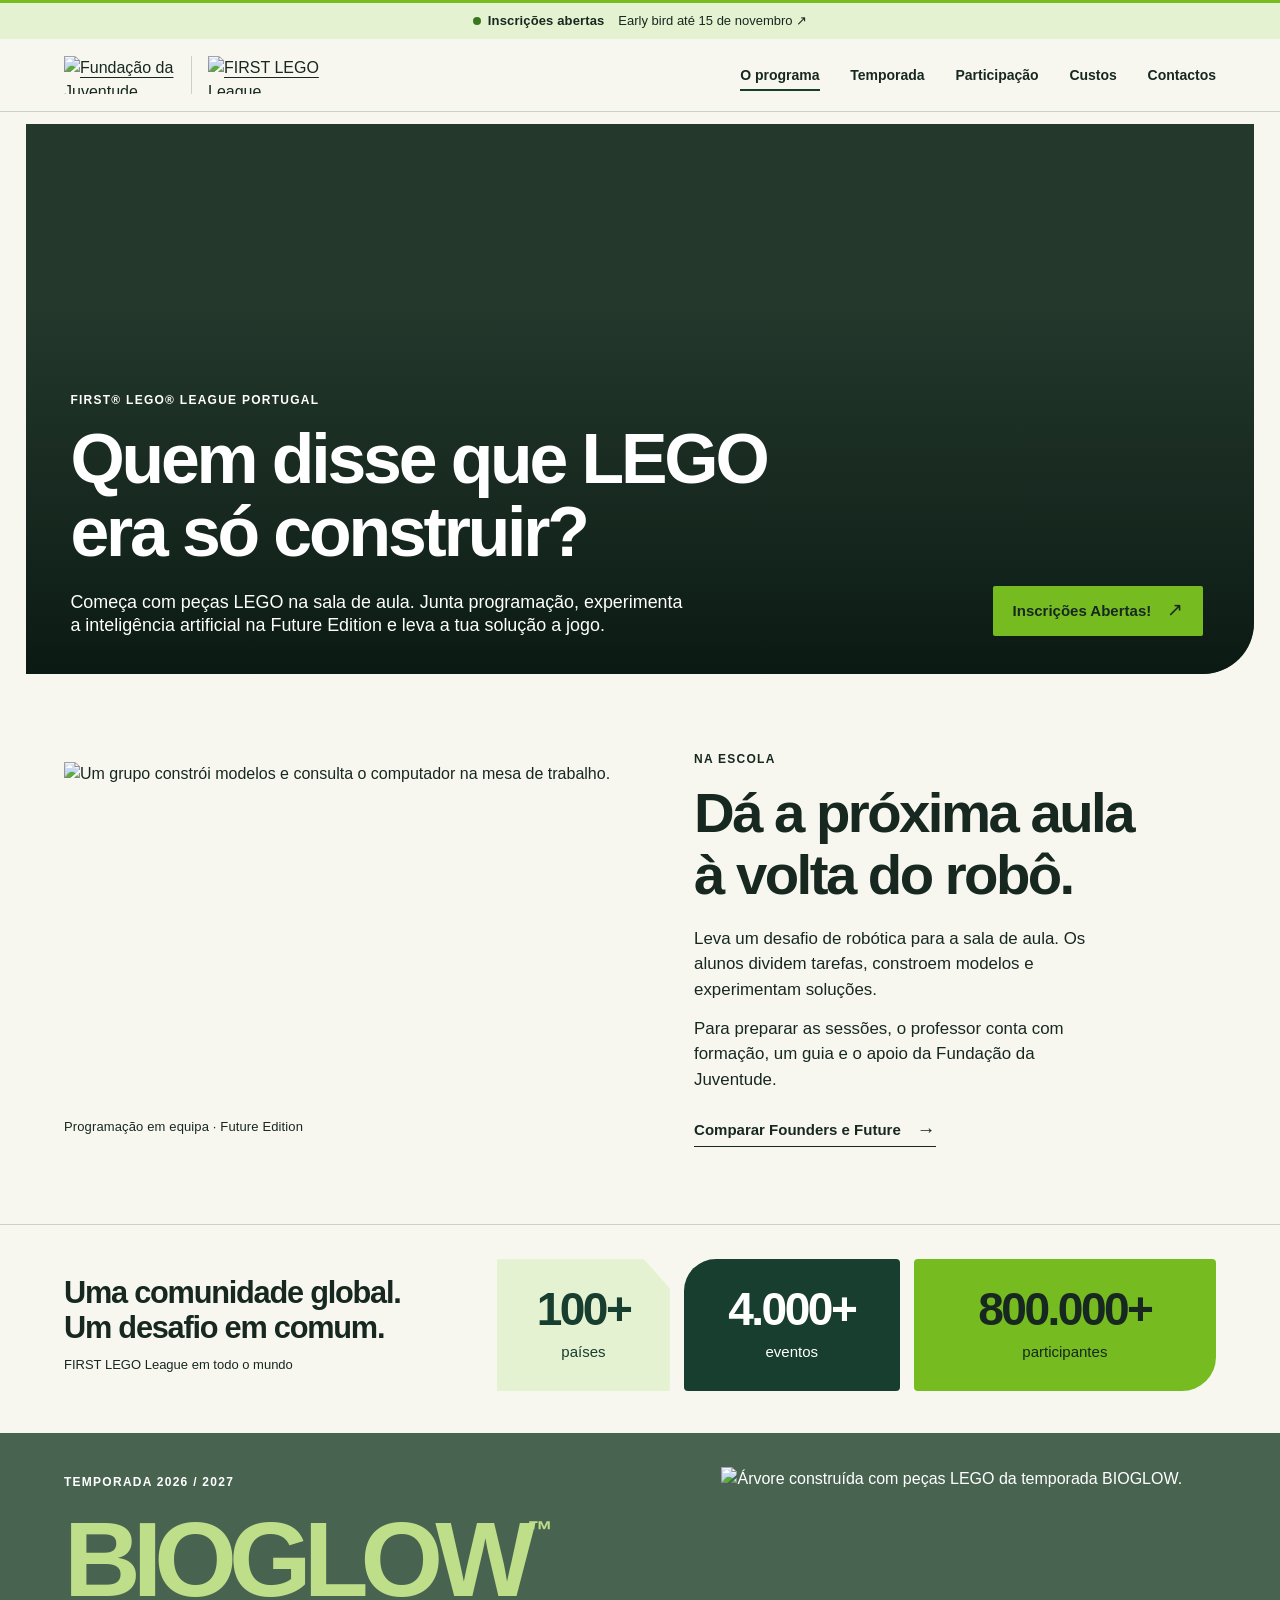
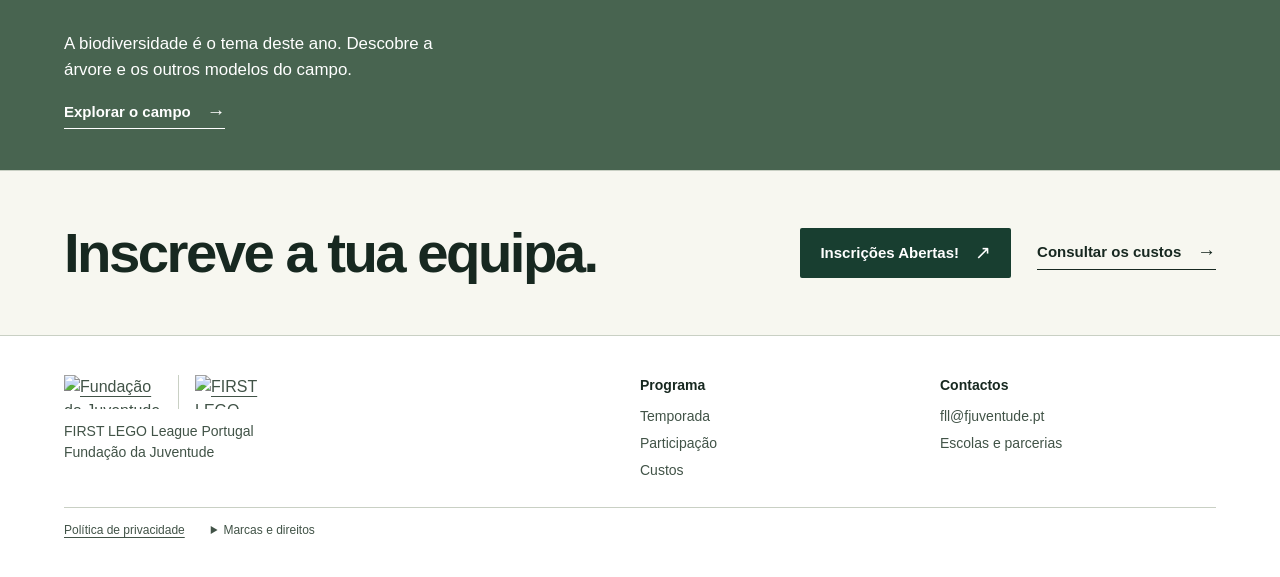
==== index.html @ 1ed87a84 "New website" ====
<!doctype html><html lang="pt-PT"><head><meta charset="utf-8"><meta name="viewport" content="width=device-width, initial-scale=1"><meta name="theme-color" content="#faf9f5"><title>O programa · FIRST LEGO League Portugal</title><link rel="icon" href="media/fll.png"><link rel="stylesheet" href="styles.css"><script src="site.js" defer></script></head><body><a class="skip" href="#conteudo">Saltar para o conteúdo</a><header><div class="bar"><div class="wrap"><b>Inscrições abertas</b><a href="https://forms.cloud.microsoft/e/A6WMnKZ72Y">Early bird até 15 de novembro <span aria-hidden="true">↗</span></a></div></div><div class="top"><div class="wrap topline"><a class="logos" href="index.html" aria-label="Fundação da Juventude e FIRST LEGO League Portugal — início"><img src="media/fundacao-juventude-verde.svg" alt="Fundação da Juventude"><img src="media/fll.png" alt="FIRST LEGO League"></a><button class="menu" type="button" aria-controls="menu" aria-expanded="false">Menu <span aria-hidden="true">☰</span></button><nav id="menu" aria-label="Menu principal"><a href="index.html" aria-current="page">O programa</a><a href="temporada.html">Temporada</a><a href="participacao.html">Participação</a><a href="custos.html">Custos</a><a href="contactos.html">Contactos</a></nav></div></div></header><main id="conteudo">
<section class="cover">
<picture><source media="(max-width: 660px)" srcset="media/L09.webp"><img src="media/L08.webp" alt="Alunos celebram sobre o campo de jogo da Future Edition." fetchpriority="high"></picture>
<div class="cover-copy"><p class="rubric">FIRST® LEGO® League Portugal</p><h1>Quem disse que LEGO era só construir?</h1><div class="cover-bottom"><p>Começa com peças LEGO na sala de aula. Junta programação, experimenta a inteligência artificial na Future Edition e leva a tua solução a jogo.</p><a class="action" href="https://forms.cloud.microsoft/e/A6WMnKZ72Y">Inscrições Abertas! <i aria-hidden="true">↗</i></a></div></div>
</section>
<section class="wrap school"><figure><img src="media/L05.webp" loading="lazy" alt="Um grupo constrói modelos e consulta o computador na mesa de trabalho."><figcaption>Programação em equipa · Future Edition</figcaption></figure><div><p class="rubric">Na escola</p><h2>Dá a próxima aula à volta do robô.</h2><p>Leva um desafio de robótica para a sala de aula. Os alunos dividem tarefas, constroem modelos e experimentam soluções.</p><p>Para preparar as sessões, o professor conta com formação, um guia e o apoio da Fundação da Juventude.</p><a class="line" href="participacao.html">Comparar Founders e Future <i aria-hidden="true">→</i></a></div></section>
<section class="wrap global-reach" aria-labelledby="global-heading">
<div><h2 id="global-heading">Uma comunidade global.<br>Um desafio em comum.</h2><p>FIRST LEGO League em todo o mundo</p></div>
<dl><div><dt>países</dt><dd>100+</dd></div><div><dt>eventos</dt><dd>4.000+</dd></div><div><dt>participantes</dt><dd>800.000+</dd></div></dl>
</section>
<section class="season-strip"><div><p class="rubric">Temporada 2026 / 2027</p><h2>BIOGLOW<sup>™</sup></h2><p>A biodiversidade é o tema deste ano. Descobre a árvore e os outros modelos do campo.</p><a class="line" href="temporada.html">Explorar o campo <i aria-hidden="true">→</i></a></div><img src="media/tree.webp" loading="lazy" alt="Árvore construída com peças LEGO da temporada BIOGLOW."></section>
<div class="wrap end"><h2>Inscreve a tua equipa.</h2><div class="actions"><a class="action" href="https://forms.cloud.microsoft/e/A6WMnKZ72Y">Inscrições Abertas! <i aria-hidden="true">↗</i></a><a class="line" href="custos.html">Consultar os custos <i aria-hidden="true">→</i></a></div></div></main><footer class="foot"><div class="wrap">
<div class="footer-top"><div><a class="logos" href="index.html" aria-label="Fundação da Juventude e FIRST LEGO League Portugal — início"><img src="media/fundacao-juventude-verde.svg" alt="Fundação da Juventude"><img src="media/fll.png" alt="FIRST LEGO League"></a><p>FIRST LEGO League Portugal<br>Fundação da Juventude</p></div>
<div class="footer-directory"><strong>Programa</strong><a href="temporada.html">Temporada</a><a href="participacao.html">Participação</a><a href="custos.html">Custos</a></div>
<div class="footer-directory"><strong>Contactos</strong><a href="mailto:fll@fjuventude.pt">fll@fjuventude.pt</a><a href="contactos.html">Escolas e parcerias</a></div></div>
<div class="footer-base"><a href="politica-de-privacidade.html">Política de privacidade</a><details><summary>Marcas e direitos</summary><p class="legal">FIRST® and the FIRST® logo are trademarks of For Inspiration and Recognition of Science and Technology (FIRST). LEGO® and SPIKE™ are trademarks of the LEGO Group. FIRST® LEGO® League and BIOGLOW™ are jointly held trademarks of FIRST and the LEGO Group. ©2026 FIRST and the LEGO Group. All rights reserved.</p></details></div></div></footer></body></html>
---- styles.css ----
:root{--ink:#162820;--forest:#123f34;--leaf:#dbf770;--paper:#faf9f5;--rule:#c9d0c4;--side:clamp(20px,5vw,90px);font-family:Inter,"Helvetica Neue",Arial,sans-serif;color:var(--ink);background:var(--paper);font-synthesis:none}
*{box-sizing:border-box}body,figure,p,h1,h2,h3{margin:0}body{line-height:1.5}img,video{display:block;max-width:100%}a{color:inherit;text-underline-offset:.24em}button{font:inherit;color:inherit;cursor:pointer}a:focus-visible,button:focus-visible,summary:focus-visible{outline:3px solid #187dd0;outline-offset:4px}main{display:block}h1,h2,h3{line-height:1.01;font-weight:650;letter-spacing:-.06em;text-wrap:balance}h1{font-size:clamp(55px,6.8vw,116px)}h2{font-size:clamp(40px,4.8vw,82px)}h3{font-size:clamp(25px,2.4vw,40px)}em{font-family:Georgia,"Times New Roman",serif;font-weight:400}p{max-width:64ch}.wrap{max-width:1640px;padding-inline:var(--side);margin-inline:auto}.skip{position:absolute;left:12px;top:-8rem;z-index:10;background:white;padding:10px}.skip:focus{top:5px}.bar{background:var(--leaf);color:var(--ink)}.bar .wrap{display:flex;justify-content:center;align-items:center;gap:14px;min-height:36px;font-size:13px;line-height:1.25;padding-block:6px}.bar b{letter-spacing:.01em}.bar b::before{content:"";display:inline-block;width:8px;height:8px;background:#186549;border-radius:50%;margin-right:7px}.bar a{text-decoration:none}.bar a:hover{text-decoration:underline}.top{border-bottom:1px solid var(--rule);background:var(--paper)}.topline,.footline{display:flex;align-items:center;justify-content:space-between;gap:24px}.topline{min-height:80px}.logos{display:inline-flex;gap:16px;align-items:center}.logos img{width:111px;height:38px;object-fit:contain}.logos img+img{border-left:1px solid var(--rule);box-sizing:content-box;padding-left:16px}nav{display:flex;gap:clamp(18px,2.4vw,37px)}nav a{font-size:14px;font-weight:550;text-decoration:none;padding:5px 0;position:relative}nav a:after{content:"";position:absolute;bottom:0;left:0;width:100%;height:2px;background:var(--forest);transform:scaleX(0);transform-origin:0;transition:transform .18s}nav a:hover:after,nav [aria-current]:after{transform:scaleX(1)}.menu{display:none}.eyebrow{font-size:12px;line-height:1.45;font-weight:700;letter-spacing:.105em;text-transform:uppercase;margin-bottom:20px}.action,.line{display:inline-flex;align-items:center;justify-content:space-between;gap:16px;text-decoration:none;font-size:15px;font-weight:650}.action{background:var(--forest);color:white;padding:14px 20px;border-radius:4px}.action:hover{background:#205844}.line{border-bottom:1px solid;padding:5px 0}.action i,.line i{font:normal 1.25em/1 Arial;transition:transform .2s}.action:hover i,.line:hover i{transform:translate(3px,-2px)}.actions{display:flex;align-items:center;gap:26px;flex-wrap:wrap}
.hero{display:grid;grid-template-columns:.84fr 1.16fr;align-items:center;gap:clamp(30px,4.5vw,80px);padding-block:clamp(28px,3.3vw,55px) clamp(40px,4vw,70px)}.hero h1{font-size:clamp(64px,7.65vw,135px);letter-spacing:-.055em;line-height:.95;margin:24px 0}.hero h1 em{color:#216147;letter-spacing:-.06em}.hero .lead{font-size:clamp(17px,1.38vw,23px);line-height:1.5;max-width:36ch;margin-bottom:24px}.figurebox{aspect-ratio:1.38;overflow:hidden;border-bottom-left-radius:clamp(24px,4vw,72px);background:#e0e4d7}.figurebox img{width:100%;height:100%;object-fit:cover;object-position:center}.caption{display:flex;align-items:center;justify-content:space-between;gap:12px;margin-top:12px;font-size:13px}.caption span{font-weight:550}.switch{background:transparent;border:1px solid #9da99e;border-radius:50%;height:36px;width:36px;display:grid;place-content:center;line-height:1;font-size:18px}.switch:hover{background:var(--leaf)}.captionControls{display:flex;gap:5px}.gallery-change{animation:photoin .28s ease-out}@keyframes photoin{from{opacity:.65;transform:scale(1.015)}to{opacity:1;transform:scale(1)}}.program{border-top:1px solid var(--rule);padding-block:clamp(50px,6vw,100px);display:grid;grid-template-columns:1fr 1fr;gap:9vw}.program h2{max-width:12ch}.program .text,.bodycopy{font-size:clamp(17px,1.5vw,23px);line-height:1.5}.program .text{margin-bottom:18px}.season{position:relative;background:#113f33;color:#fff;overflow:hidden}.season .wrap{display:grid;grid-template-columns:1fr 1fr;align-items:center;gap:5vw;padding-block:50px}.season h2{font-size:clamp(58px,7vw,106px);letter-spacing:-.08em;color:var(--leaf)}.season sup{font-size:.24em;letter-spacing:0;vertical-align:top;line-height:2}.season .bodycopy{max-width:36ch;margin:22px 0}.specimen{position:relative;height:clamp(275px,27vw,460px);display:grid;place-items:center;isolation:isolate}.specimen:before{content:"";position:absolute;width:83%;height:55%;background:#badb66;transform:skewX(-15deg) rotate(-7deg);z-index:-1}.specimen img{height:100%;width:100%;object-fit:contain;filter:drop-shadow(0 10px 8px #142a184f);transition:transform .4s}.specimen:hover img{transform:translateY(-4px) rotate(-1deg)}.closing{padding-block:clamp(42px,5vw,82px);display:flex;align-items:center;justify-content:space-between;gap:30px}.closing h2{font-size:clamp(32px,3.8vw,63px)}.closing p{margin-top:10px}.foot{border-top:1px solid var(--rule);padding-block:28px;color:#415347}.legal{font-size:11px;max-width:115ch;margin-top:24px}.footlinks{display:flex;gap:20px;flex-wrap:wrap;font-size:13px}.foot .logos img{width:98px;height:34px}
.inside{padding-block:clamp(50px,6vw,105px)}.inside h1{max-width:18ch;margin:0 0 22px}.inside .bodycopy{max-width:53ch}.editions{display:grid;grid-template-columns:1fr 1fr;gap:clamp(24px,4vw,70px);padding-bottom:64px}.edition{border-top:1px solid var(--rule);padding-top:16px}.edition .photo{width:100%;aspect-ratio:2.1;object-fit:cover;margin-bottom:20px}.edition h2,.sub h2{font-size:clamp(31px,3.6vw,60px);margin-bottom:14px}.edition p{max-width:48ch}.badge{height:40px;width:auto;object-fit:contain;margin:16px 0}.sub{padding-block:clamp(40px,5vw,76px);border-top:1px solid var(--rule)}.split{display:grid;grid-template-columns:1fr 1.1fr;gap:7vw}.sub p+p,.sub p+.line,.sub p+.action,.inside .action{margin-top:18px}.sub details{border-bottom:1px solid var(--rule);padding:14px 0}.sub summary{cursor:pointer;font-weight:650}.sub details p{padding-top:10px}.field{width:100%;max-height:370px;object-fit:contain}.film{background:#e8ebe3}.film video{width:100%;max-height:500px;border-radius:3px 3px 30px 3px;background:#10251b}.tablebox{max-width:950px}table{width:100%;border-collapse:collapse;text-align:left;font-variant-numeric:tabular-nums}th,td{padding:14px 10px;border-bottom:1px solid var(--rule)}thead{background:#e9eee4}td:not(:first-child),th:not(:first-child){text-align:right}.note{font-size:14px;margin-top:14px}.mail{font-size:clamp(24px,3.5vw,58px);overflow-wrap:anywhere}.privacy-content{max-width:82ch}.privacy-content h2{font-size:28px;margin:28px 0 10px}.privacy-content p{margin:10px 0}
@media(max-width:820px){.wrap{--side:24px}.topline{min-height:66px}.logos img{width:92px;height:32px}nav{gap:15px}.hero{gap:24px;grid-template-columns:1fr 1fr}.hero h1{font-size:clamp(55px,8vw,75px)}.figurebox{aspect-ratio:.92}.program{gap:35px}.footline{align-items:flex-start}.footlinks{justify-content:flex-end}}
@media(max-width:660px){.wrap{--side:20px}.bar .wrap{gap:6px;font-size:12px;justify-content:space-between}.bar b::before{width:6px;height:6px}.topline{flex-wrap:wrap;gap:0}.logos{gap:10px}.logos img+img{padding-left:10px}.logos img{width:84px;height:30px}.menu{display:inline-flex;align-items:center;gap:6px;border:0;padding:10px 0;background:transparent;font-weight:600;font-size:14px}.menu span{font-size:18px}nav{display:none;width:100%;padding:8px 0 16px;border-top:1px solid var(--rule);flex-wrap:wrap;gap:12px 20px}nav.open{display:flex}.hero,.program,.season .wrap,.editions,.split{grid-template-columns:1fr}.hero{padding-top:28px;gap:24px;padding-bottom:30px}.hero .eyebrow{font-size:11px;margin:0}.hero h1{font-size:clamp(58px,13vw,82px);margin:12px 0 14px}.hero .lead{font-size:16px;margin-bottom:16px;max-width:42ch}.actions{gap:18px}.action{padding:12px 15px}.figurebox{aspect-ratio:1.64;border-bottom-left-radius:32px}.caption{margin-top:8px}.program{gap:18px;padding-block:38px}.eyebrow{margin-bottom:12px}.program h2{max-width:18ch}.season .wrap{gap:12px;padding-block:40px 28px}.specimen{height:220px}.closing,.footline{align-items:flex-start;flex-direction:column;gap:18px}.footlinks{justify-content:flex-start}.inside{padding-block:36px}.inside h1{font-size:54px}.editions,.split{gap:30px}.editions{padding-bottom:36px}th,td{font-size:14px;padding:10px 6px}.sub{padding-block:36px}}
@media(prefers-reduced-motion:reduce){*,*::after{animation:none!important;transition:none!important}}

@font-face {font-family:"Axiforma";src:url("fonts/axiforma-book.otf") format("opentype");font-weight:400;font-style:normal;font-display:swap;}
@font-face {font-family:"Axiforma";src:url("fonts/axiforma-book-italic.otf") format("opentype");font-weight:400;font-style:italic;font-display:swap;}
@font-face {font-family:"Axiforma";src:url("fonts/axiforma-bold.otf") format("opentype");font-weight:700;font-style:normal;font-display:swap;}
@font-face {font-family:"Axiforma";src:url("fonts/axiforma-bold-italic.otf") format("opentype");font-weight:700;font-style:italic;font-display:swap;}
@font-face {font-family:"Axiforma";src:url("fonts/axiforma-extrabold.otf") format("opentype");font-weight:800;font-style:normal;font-display:swap;}
@font-face {font-family:"Axiforma";src:url("fonts/axiforma-extrabold-italic.otf") format("opentype");font-weight:800;font-style:italic;font-display:swap;}
:root {
  --ink:#172820; --paper:#f7f7f0; --forest:#183e30; --leaf:#76bc21;
  --bioglow-surface:#486450; --bioglow-green:#bfde8a; --bioglow-ink:#0f1821;
  font-family:"Axiforma",sans-serif;
}
body {font-size:16px}
nav a {font-weight:600}
.topline {min-height:72px}
.rubric,figcaption,.fine,small {letter-spacing:.01em}
.rubric {font-size:12px;line-height:1.4;letter-spacing:.105em;text-transform:uppercase;font-weight:700}
h1,h2,h3 {font-family:"Axiforma",sans-serif;font-weight:700;letter-spacing:-.045em;line-height:1.1}
.action {border-radius:2px}
.cover {position:relative;isolation:isolate;margin:12px clamp(12px,2vw,36px) 0;
  height:clamp(490px,43vw,715px);background:#24382c;overflow:hidden;border-bottom-right-radius:clamp(24px,4vw,72px);color:white}
.cover picture,.cover picture img,.cover:after {position:absolute;inset:0;width:100%;height:100%}
.cover picture img {object-fit:cover;object-position:50% 41%}
.cover:after {content:"";background:linear-gradient(0deg,rgba(7,22,16,.88),rgba(7,22,16,.48) 28%,transparent 68%);z-index:0}
.cover-copy {position:absolute;z-index:1;bottom:clamp(24px,3vw,52px);left:clamp(18px,3.5vw,62px);right:clamp(22px,4vw,72px)}
.cover h1 {font-size:clamp(55px,5.45vw,104px);line-height:1.04;letter-spacing:-.045em;margin:15px 0 17px}
.cover-bottom {display:flex;align-items:flex-end;justify-content:space-between;gap:2rem}
.cover-bottom p {max-width:62ch;font-size:clamp(17px,1.4vw,23px);line-height:1.25}
.cover .action {background:var(--leaf);color:var(--ink);white-space:nowrap}
.cover .action:hover {background:#94cb51}
.school,.watch,.kit-row,.fee-layout {display:grid;align-items:center;gap:clamp(32px,6vw,100px)}
.school {grid-template-columns:1.06fr 1fr;padding-block:clamp(48px,6vw,100px)}
.school img {width:100%;aspect-ratio:1.6;object-fit:cover}
.school figcaption,.display-field figcaption {font-size:13px;margin-top:9px}
.school h2,.watch h2,.kit-row h2,.end h2 {font-size:clamp(35px,4.4vw,74px)}
.school h2,.watch h2 {margin:14px 0 20px}
.school p:not(.rubric),.watch p:not(.rubric),.season-strip p:not(.rubric) {font-size:clamp(16px,1.32vw,22px);max-width:44ch;margin-bottom:14px}
.school .line {margin-top:8px}
.season-strip,.atlas {background:var(--bioglow-surface);color:#fff}
.season-strip {display:grid;grid-template-columns:1.2fr 1fr;align-items:center;overflow:hidden;padding:34px var(--side);gap:5vw}
.season-strip h2 {font-size:clamp(60px,8.3vw,142px);margin:12px 0;letter-spacing:-.075em}
sup {font-size:.24em;vertical-align:top;line-height:2.2;letter-spacing:0}
.season-strip img {height:clamp(180px,21vw,360px);width:100%;object-fit:contain}
.end {border-top:1px solid var(--rule);padding-block:clamp(36px,4vw,70px);display:flex;align-items:center;justify-content:space-between;gap:20px}
.atlas {padding:clamp(32px,4vw,70px) var(--side) 30px;display:grid;grid-template-columns:minmax(0,.9fr) minmax(0,1.15fr);column-gap:2vw;align-items:center}
.atlas h1 {font-size:clamp(66px,7.5vw,125px);margin:16px 0}
.atlas-heading p:not(.rubric) {font-size:clamp(17px,1.55vw,24px);max-width:32ch}
.display-field {text-align:center}
.display-field img {width:100%;height:clamp(260px,27vw,480px);object-fit:contain}
.field-control {grid-column:2;display:flex;justify-content:center;margin-top:16px;gap:0}
.field-control button {background:transparent;color:white;border:1px solid var(--bioglow-green);padding:10px 14px;font-weight:600;font-size:14px}
.field-control button+button {border-left:0}
.field-control button[aria-pressed="true"] {background:var(--bioglow-green);color:var(--bioglow-ink)}
.watch {grid-template-columns:.7fr 1.3fr;padding-block:clamp(40px,6vw,90px)}
.watch video {background:#162820;border-radius:0 0 30px 0;width:100%}
.fees {padding-top:clamp(35px,4vw,72px)}
.fees-intro h1 {font-size:clamp(50px,6.2vw,100px);margin:14px 0}
.fees-intro p:not(.rubric) {font-size:clamp(17px,1.35vw,22px);max-width:59ch}
.fee-section {margin:clamp(25px,3.2vw,55px) 0 50px}
.fee-layout {grid-template-columns:1.6fr 1fr;align-items:start;gap:clamp(22px,4vw,65px)}
.fee-section h2 {font-size:clamp(27px,2.7vw,44px);margin:0 0 16px}
.rate-sheet table {border-top:2px solid var(--forest)}
.rate-sheet th,.rate-sheet td {padding:11px 9px}
.rate-sheet small {display:block;font-size:12px;font-weight:500}
.rate-sheet th:first-child {padding-left:0}
.rate-sheet thead {background:transparent}
.rate-sheet td {font-size:clamp(17px,1.4vw,24px)}
.fine {font-size:13px;line-height:1.5;margin-top:13px}
.estimate {background:#e3efcf;padding:clamp(20px,2.4vw,42px);border-top:4px solid var(--forest)}
.estimate label {display:block;font-size:14px;margin-bottom:5px}
.estimate input {font-weight:600;font-family:inherit;font-size:20px;width:100%;border:1px solid #81947f;border-radius:2px;padding:6px 10px;background:var(--paper);color:var(--ink)}
dl {margin:16px 0 0}
.estimate dl div,.kit-row dl div {border-bottom:1px solid #a9b7a8;display:flex;align-items:baseline;justify-content:space-between;gap:12px;padding:7px 0}
dd {font-weight:650;font-size:clamp(20px,2vw,35px);margin:0;font-variant-numeric:tabular-nums;line-height:1.2}
.kit-row {border-top:1px solid var(--rule);padding-block:clamp(27px,3vw,54px);grid-template-columns:1fr 1fr}
.kit-row h2 {font-size:clamp(29px,3.3vw,55px);margin:12px 0}.kit-row dl {margin:0}
@media(max-width:820px){.cover h1 {font-size:clamp(45px,6vw,58px)}.fee-layout {grid-template-columns:1.2fr 1fr}.atlas {grid-template-columns:.85fr 1fr}.atlas h1 {font-size:58px}}
@media(max-width:660px){
  .cover {height:clamp(435px,66svh,625px);margin:6px 8px 0}
  .cover picture img {object-position:50% 34%}
  .cover-copy {left:17px;right:17px;bottom:22px}
  .cover:after {background:linear-gradient(0deg,#0b211af5,rgba(10,26,17,.70) 25%,transparent 72%)}
  .cover h1 {font-size:clamp(36px,9.5vw,56px);line-height:1;margin:10px 0 12px}
  .cover-bottom {display:block}
  .cover-bottom p {font-size:16px;max-width:40ch;margin-bottom:13px}
  .school,.watch,.kit-row,.fee-layout {grid-template-columns:1fr;gap:20px}
  .school {padding-block:38px}.school>div {grid-row:1}.school img {aspect-ratio:1.9}
  .school h2 br,.watch h2 br {display:none}
  .season-strip {padding:30px 20px;gap:10px;grid-template-columns:1fr}.season-strip img {height:185px}
  .end {align-items:flex-start;flex-direction:column}
  .atlas {padding:28px 20px 25px;grid-template-columns:1fr}
  .atlas h1 {font-size:clamp(58px,15.5vw,91px)}
  .display-field {margin-top:18px}.display-field img {height:clamp(195px,54vw,300px)}.field-control {grid-column:1}
  .rate-sheet table {table-layout:fixed}.rate-sheet th,.rate-sheet td {padding:9px 4px}.rate-sheet small {font-size:11px}
  .fee-section {margin-bottom:26px}.fees-intro h1 {font-size:48px}
}

/* The two BIOGLOW edition marks share this green and ink. */
.bar {background:#e4f2d1;border-top:3px solid var(--leaf)}
.bar b::before {background:#39761e}
.season-strip h2,.atlas h1 {color:var(--bioglow-green)}
.season-story,.resource-row,.contact-desk,.footer-top {display:grid;align-items:start;gap:clamp(28px,6vw,95px)}
.season-story {grid-template-columns:1.1fr 1fr;padding-block:clamp(40px,5vw,84px)}
.season-story h2,.resource-row h2 {font-size:clamp(33px,4.2vw,64px);margin:12px 0 16px}
.season-story h3 {font-size:clamp(24px,2.5vw,38px);margin:29px 0 16px}
.season-story p:not(.rubric),.resource-row p:not(.rubric) {font-size:clamp(16px,1.3vw,21px);max-width:53ch}
.season-story .line {margin-top:18px}
.watch {border-block:1px solid var(--rule)}
.resource-row {grid-template-columns:1.25fr 1fr;align-items:center;padding-block:clamp(34px,4vw,70px)}
.resource-row>a {justify-self:start}
.edition-opening {display:grid;grid-template-columns:1.1fr 1fr;column-gap:6vw;align-items:end}
.edition-opening .eyebrow {grid-column:1/-1}
.edition-opening h1 {font-size:clamp(43px,5.2vw,85px);margin:0}
.editions .edition {border:0;padding:0}
.edition .photo {height:auto;aspect-ratio:auto;object-fit:contain;border-radius:0 0 25px 0}
.edition .badge {max-width:100%;height:48px}
.support-body {align-items:start;margin-top:18px}
.support-body details:first-child {padding-top:0}
.teacher-support img {width:100%;max-width:430px;height:auto}
.table-surface {border-radius:10px 16px 5px 5px;overflow:hidden}
.rate-sheet .table-surface table {border-top:0}
.table-surface thead {background:#e5ecdf}
.rate-sheet .table-surface th:first-child {padding-left:10px}
.estimate {border-radius:6px 28px 8px 8px;border-top:0}
.contact-desk {grid-template-columns:1.2fr 1fr;align-items:center;padding-block:clamp(38px,5vw,80px)}
.contact-desk h1 {font-size:clamp(52px,6vw,97px);margin:15px 0}
.contact-desk .mail {font-size:clamp(23px,2.5vw,38px)}
.contact-desk>img {width:100%;aspect-ratio:1.05;object-fit:cover;border-radius:0 0 32px 0}
.contact-notes {border-top:1px solid var(--rule);margin-top:28px}
.contact-notes h2 {font-size:22px;letter-spacing:-.025em;margin:20px 0 5px}
.closing {border-top:1px solid var(--rule)}
.foot {background:#fff;padding-block:clamp(26px,3vw,45px)}
.footer-top {grid-template-columns:2fr 1fr 1fr;gap:24px}
.footer-top p {font-size:14px;margin-top:12px}
.footer-directory {display:grid;justify-items:start;gap:6px;font-size:14px}
.footer-directory strong {color:var(--ink);margin-bottom:4px}
.footer-directory a {text-decoration:none}.footer-directory a:hover {text-decoration:underline}
.footer-base {border-top:1px solid var(--rule);margin-top:26px;padding-top:13px;display:flex;align-items:flex-start;gap:26px;font-size:12px}
.footer-base summary {cursor:pointer}.footer-base .legal {margin-top:8px}
@media(max-width:660px){
  .edition-opening,.season-story,.resource-row,.contact-desk {grid-template-columns:1fr;gap:18px}
  .edition-opening .eyebrow {margin:0}
  .season-story h3 {margin-top:0}
  .contact-desk>img {aspect-ratio:2.3}
  .footer-top {grid-template-columns:1fr 1fr}.footer-top>div:first-child {grid-column:1/-1}
  .footer-base {flex-wrap:wrap;gap:9px 22px}
}


.global-reach {
  display:grid;
  grid-template-columns:.85fr 1.6fr;
  gap:clamp(25px,4vw,64px);
  align-items:center;
  padding-block:34px 42px;
  border-top:1px solid var(--rule);
}
.global-reach h2 {font-size:clamp(24px,2.4vw,38px);letter-spacing:-.04em;line-height:1.14}
.global-reach p {font-size:13px;margin-top:10px}
.global-reach dl {display:grid;grid-template-columns:.8fr 1fr 1.4fr;gap:14px;margin:0}
.global-reach dl div {
  display:flex;flex-direction:column;align-items:center;justify-content:center;
  min-width:0;min-height:132px;padding:20px 10px;
  background:#e4f2d1;color:var(--forest);
  clip-path:polygon(0 0,85% 0,100% 22%,100% 100%,0 100%);
}
.global-reach dt {order:2;font-size:15px;margin-top:9px}
.global-reach dd {
  font-size:clamp(30px,3.6vw,58px);letter-spacing:-.055em;line-height:1;
  color:inherit;
}
.global-reach dl div:nth-child(2) {
  clip-path:none;border-radius:32px 4px 4px 4px;
  background:var(--forest);color:white;
}
.global-reach dl div:nth-child(3) {
  clip-path:none;border-radius:4px 4px 34px 4px;
  background:var(--leaf);color:var(--ink);
}
@media(max-width:820px) {
  .global-reach {grid-template-columns:1fr;gap:24px}
}
@media(max-width:420px) {
  .global-reach dl {gap:12px}
  .global-reach dl div {min-height:108px;padding:16px 4px}
  .global-reach dd {font-size:clamp(23px,6.4vw,29px)}
  .global-reach dt {font-size:13px}
}

input,select,textarea,button {font-family:inherit}
em,.action i,.line i {font-family:inherit}
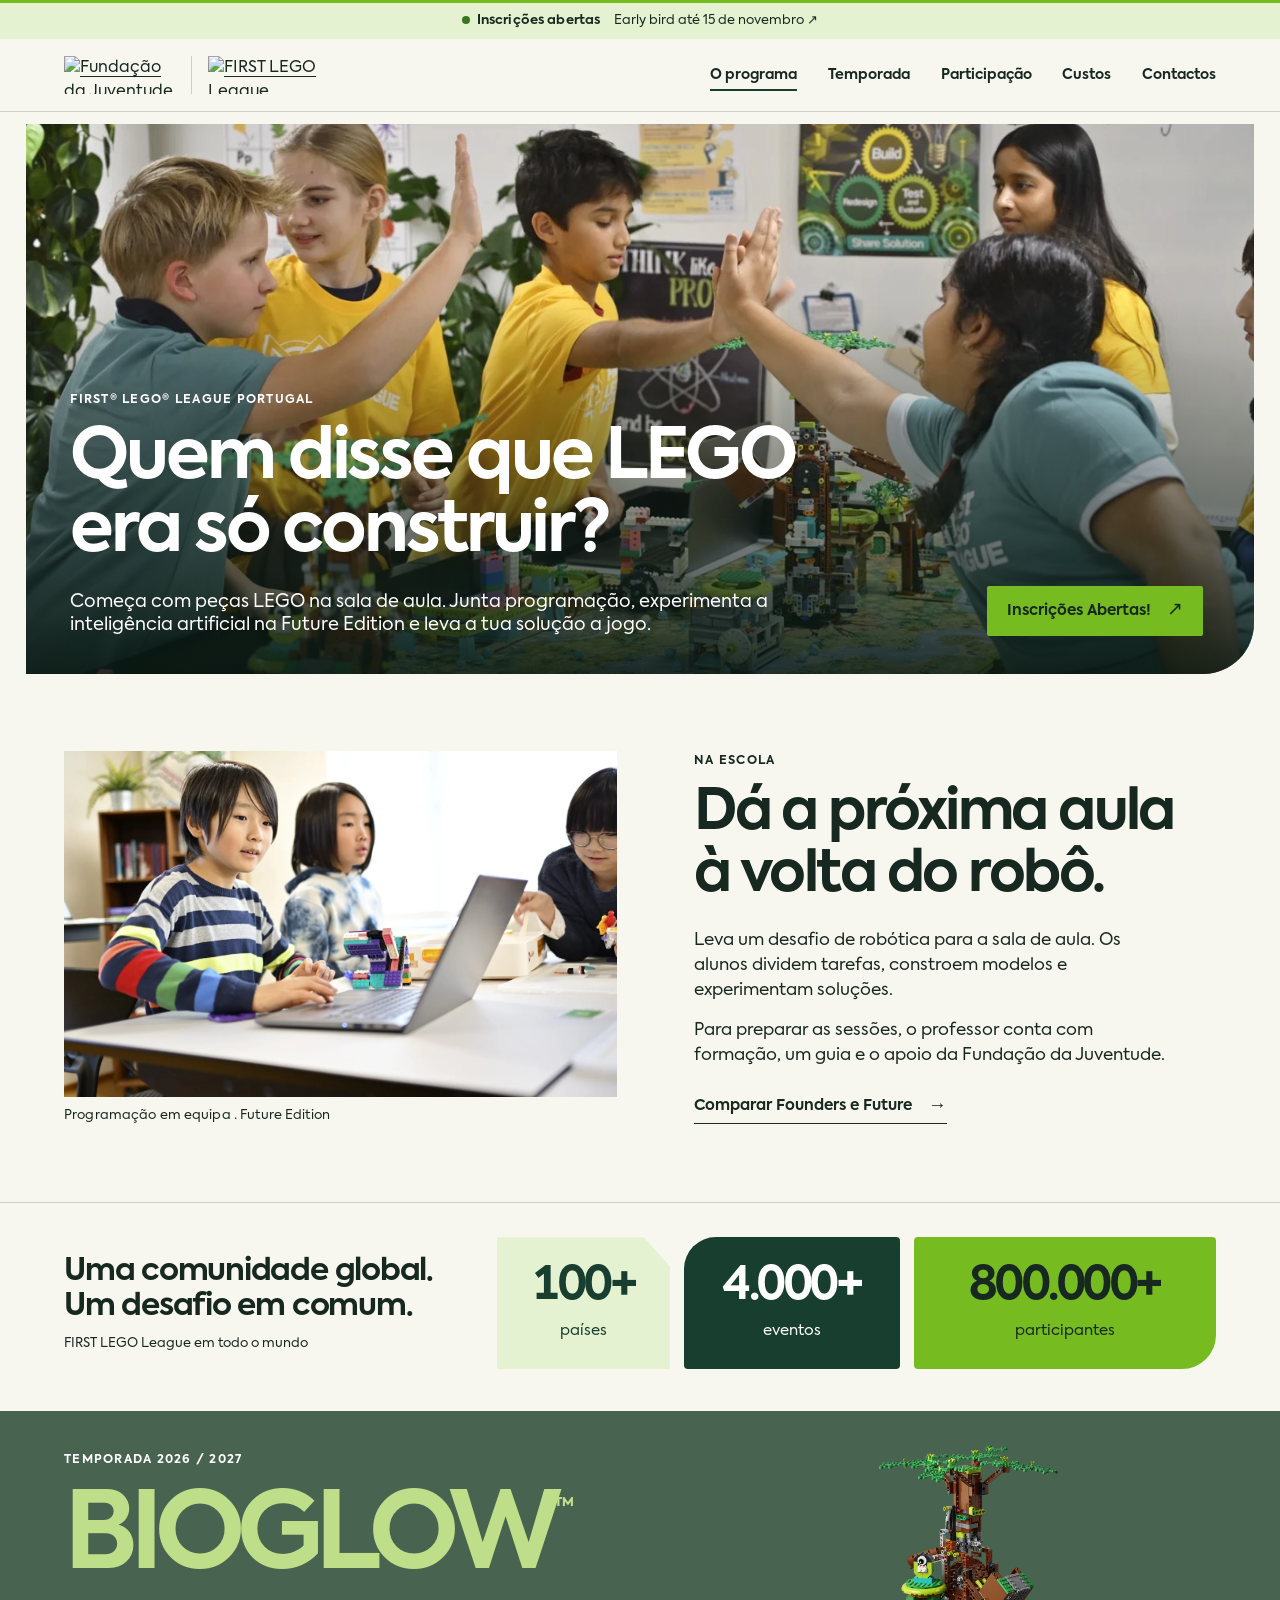
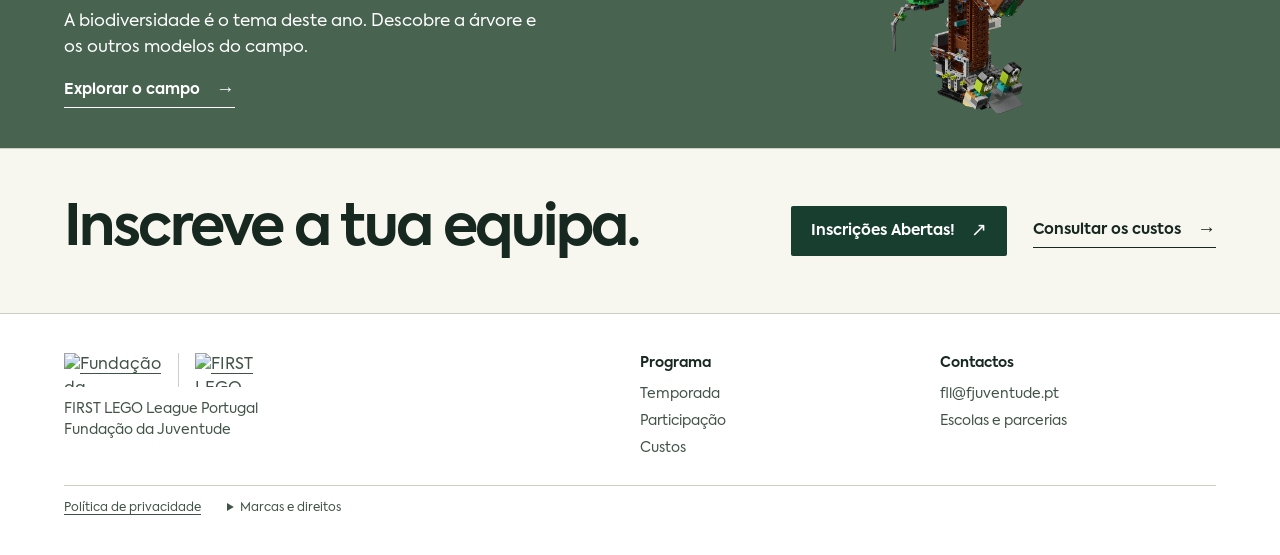
==== commit 75c74e5b: "correção" ====
--- a/index.html
+++ b/index.html
@@ -1,16 +1,16 @@
-<!doctype html><html lang="pt-PT"><head><meta charset="utf-8"><meta name="viewport" content="width=device-width, initial-scale=1"><meta name="theme-color" content="#faf9f5"><title>O programa · FIRST LEGO League Portugal</title><link rel="icon" href="media/fll.png"><link rel="stylesheet" href="styles.css"><script src="site.js" defer></script></head><body><a class="skip" href="#conteudo">Saltar para o conteúdo</a><header><div class="bar"><div class="wrap"><b>Inscrições abertas</b><a href="https://forms.cloud.microsoft/e/A6WMnKZ72Y">Early bird até 15 de novembro <span aria-hidden="true">↗</span></a></div></div><div class="top"><div class="wrap topline"><a class="logos" href="index.html" aria-label="Fundação da Juventude e FIRST LEGO League Portugal — início"><img src="media/fundacao-juventude-verde.svg" alt="Fundação da Juventude"><img src="media/fll.png" alt="FIRST LEGO League"></a><button class="menu" type="button" aria-controls="menu" aria-expanded="false">Menu <span aria-hidden="true">☰</span></button><nav id="menu" aria-label="Menu principal"><a href="index.html" aria-current="page">O programa</a><a href="temporada.html">Temporada</a><a href="participacao.html">Participação</a><a href="custos.html">Custos</a><a href="contactos.html">Contactos</a></nav></div></div></header><main id="conteudo">
+<!doctype html><html lang="pt-PT"><head><meta charset="utf-8"><meta name="viewport" content="width=device-width, initial-scale=1"><meta name="theme-color" content="#faf9f5"><title>O programa · FIRST LEGO League Portugal</title><link rel="icon" href="fll.png"><link rel="stylesheet" href="styles.css?v=20261111-2"><script src="site.js?v=20261111-2" defer></script></head><body><a class="skip" href="#conteudo">Saltar para o conteúdo</a><header><div class="bar"><div class="wrap"><b>Inscrições abertas</b><a href="https://forms.cloud.microsoft/e/A6WMnKZ72Y">Early bird até 15 de novembro <span aria-hidden="true">↗</span></a></div></div><div class="top"><div class="wrap topline"><a class="logos" href="index.html" aria-label="Fundação da Juventude e FIRST LEGO League Portugal — início"><img src="fundacao-juventude-verde.svg" alt="Fundação da Juventude"><img src="fll.png" alt="FIRST LEGO League"></a><button class="menu" type="button" aria-controls="menu" aria-expanded="false">Menu <span aria-hidden="true">☰</span></button><nav id="menu" aria-label="Menu principal"><a href="index.html" aria-current="page">O programa</a><a href="temporada.html">Temporada</a><a href="participacao.html">Participação</a><a href="custos.html">Custos</a><a href="contactos.html">Contactos</a></nav></div></div></header><main id="conteudo">
 <section class="cover">
-<picture><source media="(max-width: 660px)" srcset="media/L09.webp"><img src="media/L08.webp" alt="Alunos celebram sobre o campo de jogo da Future Edition." fetchpriority="high"></picture>
+<picture><source media="(max-width: 660px)" srcset="L09.webp"><img src="L08.webp" alt="Alunos celebram sobre o campo de jogo da Future Edition." fetchpriority="high"></picture>
 <div class="cover-copy"><p class="rubric">FIRST® LEGO® League Portugal</p><h1>Quem disse que LEGO era só construir?</h1><div class="cover-bottom"><p>Começa com peças LEGO na sala de aula. Junta programação, experimenta a inteligência artificial na Future Edition e leva a tua solução a jogo.</p><a class="action" href="https://forms.cloud.microsoft/e/A6WMnKZ72Y">Inscrições Abertas! <i aria-hidden="true">↗</i></a></div></div>
 </section>
-<section class="wrap school"><figure><img src="media/L05.webp" loading="lazy" alt="Um grupo constrói modelos e consulta o computador na mesa de trabalho."><figcaption>Programação em equipa · Future Edition</figcaption></figure><div><p class="rubric">Na escola</p><h2>Dá a próxima aula à volta do robô.</h2><p>Leva um desafio de robótica para a sala de aula. Os alunos dividem tarefas, constroem modelos e experimentam soluções.</p><p>Para preparar as sessões, o professor conta com formação, um guia e o apoio da Fundação da Juventude.</p><a class="line" href="participacao.html">Comparar Founders e Future <i aria-hidden="true">→</i></a></div></section>
+<section class="wrap school"><figure><img src="L05.webp" loading="lazy" alt="Um grupo constrói modelos e consulta o computador na mesa de trabalho."><figcaption>Programação em equipa · Future Edition</figcaption></figure><div><p class="rubric">Na escola</p><h2>Dá a próxima aula à volta do robô.</h2><p>Leva um desafio de robótica para a sala de aula. Os alunos dividem tarefas, constroem modelos e experimentam soluções.</p><p>Para preparar as sessões, o professor conta com formação, um guia e o apoio da Fundação da Juventude.</p><a class="line" href="participacao.html">Comparar Founders e Future <i aria-hidden="true">→</i></a></div></section>
 <section class="wrap global-reach" aria-labelledby="global-heading">
 <div><h2 id="global-heading">Uma comunidade global.<br>Um desafio em comum.</h2><p>FIRST LEGO League em todo o mundo</p></div>
 <dl><div><dt>países</dt><dd>100+</dd></div><div><dt>eventos</dt><dd>4.000+</dd></div><div><dt>participantes</dt><dd>800.000+</dd></div></dl>
 </section>
-<section class="season-strip"><div><p class="rubric">Temporada 2026 / 2027</p><h2>BIOGLOW<sup>™</sup></h2><p>A biodiversidade é o tema deste ano. Descobre a árvore e os outros modelos do campo.</p><a class="line" href="temporada.html">Explorar o campo <i aria-hidden="true">→</i></a></div><img src="media/tree.webp" loading="lazy" alt="Árvore construída com peças LEGO da temporada BIOGLOW."></section>
+<section class="season-strip"><div><p class="rubric">Temporada 2026 / 2027</p><h2>BIOGLOW<sup>™</sup></h2><p>A biodiversidade é o tema deste ano. Descobre a árvore e os outros modelos do campo.</p><a class="line" href="temporada.html">Explorar o campo <i aria-hidden="true">→</i></a></div><img src="tree.webp" loading="lazy" alt="Árvore construída com peças LEGO da temporada BIOGLOW."></section>
 <div class="wrap end"><h2>Inscreve a tua equipa.</h2><div class="actions"><a class="action" href="https://forms.cloud.microsoft/e/A6WMnKZ72Y">Inscrições Abertas! <i aria-hidden="true">↗</i></a><a class="line" href="custos.html">Consultar os custos <i aria-hidden="true">→</i></a></div></div></main><footer class="foot"><div class="wrap">
-<div class="footer-top"><div><a class="logos" href="index.html" aria-label="Fundação da Juventude e FIRST LEGO League Portugal — início"><img src="media/fundacao-juventude-verde.svg" alt="Fundação da Juventude"><img src="media/fll.png" alt="FIRST LEGO League"></a><p>FIRST LEGO League Portugal<br>Fundação da Juventude</p></div>
+<div class="footer-top"><div><a class="logos" href="index.html" aria-label="Fundação da Juventude e FIRST LEGO League Portugal — início"><img src="fundacao-juventude-verde.svg" alt="Fundação da Juventude"><img src="fll.png" alt="FIRST LEGO League"></a><p>FIRST LEGO League Portugal<br>Fundação da Juventude</p></div>
 <div class="footer-directory"><strong>Programa</strong><a href="temporada.html">Temporada</a><a href="participacao.html">Participação</a><a href="custos.html">Custos</a></div>
 <div class="footer-directory"><strong>Contactos</strong><a href="mailto:fll@fjuventude.pt">fll@fjuventude.pt</a><a href="contactos.html">Escolas e parcerias</a></div></div>
 <div class="footer-base"><a href="politica-de-privacidade.html">Política de privacidade</a><details><summary>Marcas e direitos</summary><p class="legal">FIRST® and the FIRST® logo are trademarks of For Inspiration and Recognition of Science and Technology (FIRST). LEGO® and SPIKE™ are trademarks of the LEGO Group. FIRST® LEGO® League and BIOGLOW™ are jointly held trademarks of FIRST and the LEGO Group. ©2026 FIRST and the LEGO Group. All rights reserved.</p></details></div></div></footer></body></html>
--- a/styles.css
+++ b/styles.css
@@ -6,12 +6,12 @@
 @media(max-width:660px){.wrap{--side:20px}.bar .wrap{gap:6px;font-size:12px;justify-content:space-between}.bar b::before{width:6px;height:6px}.topline{flex-wrap:wrap;gap:0}.logos{gap:10px}.logos img+img{padding-left:10px}.logos img{width:84px;height:30px}.menu{display:inline-flex;align-items:center;gap:6px;border:0;padding:10px 0;background:transparent;font-weight:600;font-size:14px}.menu span{font-size:18px}nav{display:none;width:100%;padding:8px 0 16px;border-top:1px solid var(--rule);flex-wrap:wrap;gap:12px 20px}nav.open{display:flex}.hero,.program,.season .wrap,.editions,.split{grid-template-columns:1fr}.hero{padding-top:28px;gap:24px;padding-bottom:30px}.hero .eyebrow{font-size:11px;margin:0}.hero h1{font-size:clamp(58px,13vw,82px);margin:12px 0 14px}.hero .lead{font-size:16px;margin-bottom:16px;max-width:42ch}.actions{gap:18px}.action{padding:12px 15px}.figurebox{aspect-ratio:1.64;border-bottom-left-radius:32px}.caption{margin-top:8px}.program{gap:18px;padding-block:38px}.eyebrow{margin-bottom:12px}.program h2{max-width:18ch}.season .wrap{gap:12px;padding-block:40px 28px}.specimen{height:220px}.closing,.footline{align-items:flex-start;flex-direction:column;gap:18px}.footlinks{justify-content:flex-start}.inside{padding-block:36px}.inside h1{font-size:54px}.editions,.split{gap:30px}.editions{padding-bottom:36px}th,td{font-size:14px;padding:10px 6px}.sub{padding-block:36px}}
 @media(prefers-reduced-motion:reduce){*,*::after{animation:none!important;transition:none!important}}
 
-@font-face {font-family:"Axiforma";src:url("fonts/axiforma-book.otf") format("opentype");font-weight:400;font-style:normal;font-display:swap;}
-@font-face {font-family:"Axiforma";src:url("fonts/axiforma-book-italic.otf") format("opentype");font-weight:400;font-style:italic;font-display:swap;}
-@font-face {font-family:"Axiforma";src:url("fonts/axiforma-bold.otf") format("opentype");font-weight:700;font-style:normal;font-display:swap;}
-@font-face {font-family:"Axiforma";src:url("fonts/axiforma-bold-italic.otf") format("opentype");font-weight:700;font-style:italic;font-display:swap;}
-@font-face {font-family:"Axiforma";src:url("fonts/axiforma-extrabold.otf") format("opentype");font-weight:800;font-style:normal;font-display:swap;}
-@font-face {font-family:"Axiforma";src:url("fonts/axiforma-extrabold-italic.otf") format("opentype");font-weight:800;font-style:italic;font-display:swap;}
+@font-face {font-family:"Axiforma";src:url("axiforma-book.otf") format("opentype");font-weight:400;font-style:normal;font-display:swap;}
+@font-face {font-family:"Axiforma";src:url("axiforma-book-italic.otf") format("opentype");font-weight:400;font-style:italic;font-display:swap;}
+@font-face {font-family:"Axiforma";src:url("axiforma-bold.otf") format("opentype");font-weight:700;font-style:normal;font-display:swap;}
+@font-face {font-family:"Axiforma";src:url("axiforma-bold-italic.otf") format("opentype");font-weight:700;font-style:italic;font-display:swap;}
+@font-face {font-family:"Axiforma";src:url("axiforma-extrabold.otf") format("opentype");font-weight:800;font-style:normal;font-display:swap;}
+@font-face {font-family:"Axiforma";src:url("axiforma-extrabold-italic.otf") format("opentype");font-weight:800;font-style:italic;font-display:swap;}
 :root {
   --ink:#172820; --paper:#f7f7f0; --forest:#183e30; --leaf:#76bc21;
   --bioglow-surface:#486450; --bioglow-green:#bfde8a; --bioglow-ink:#0f1821;
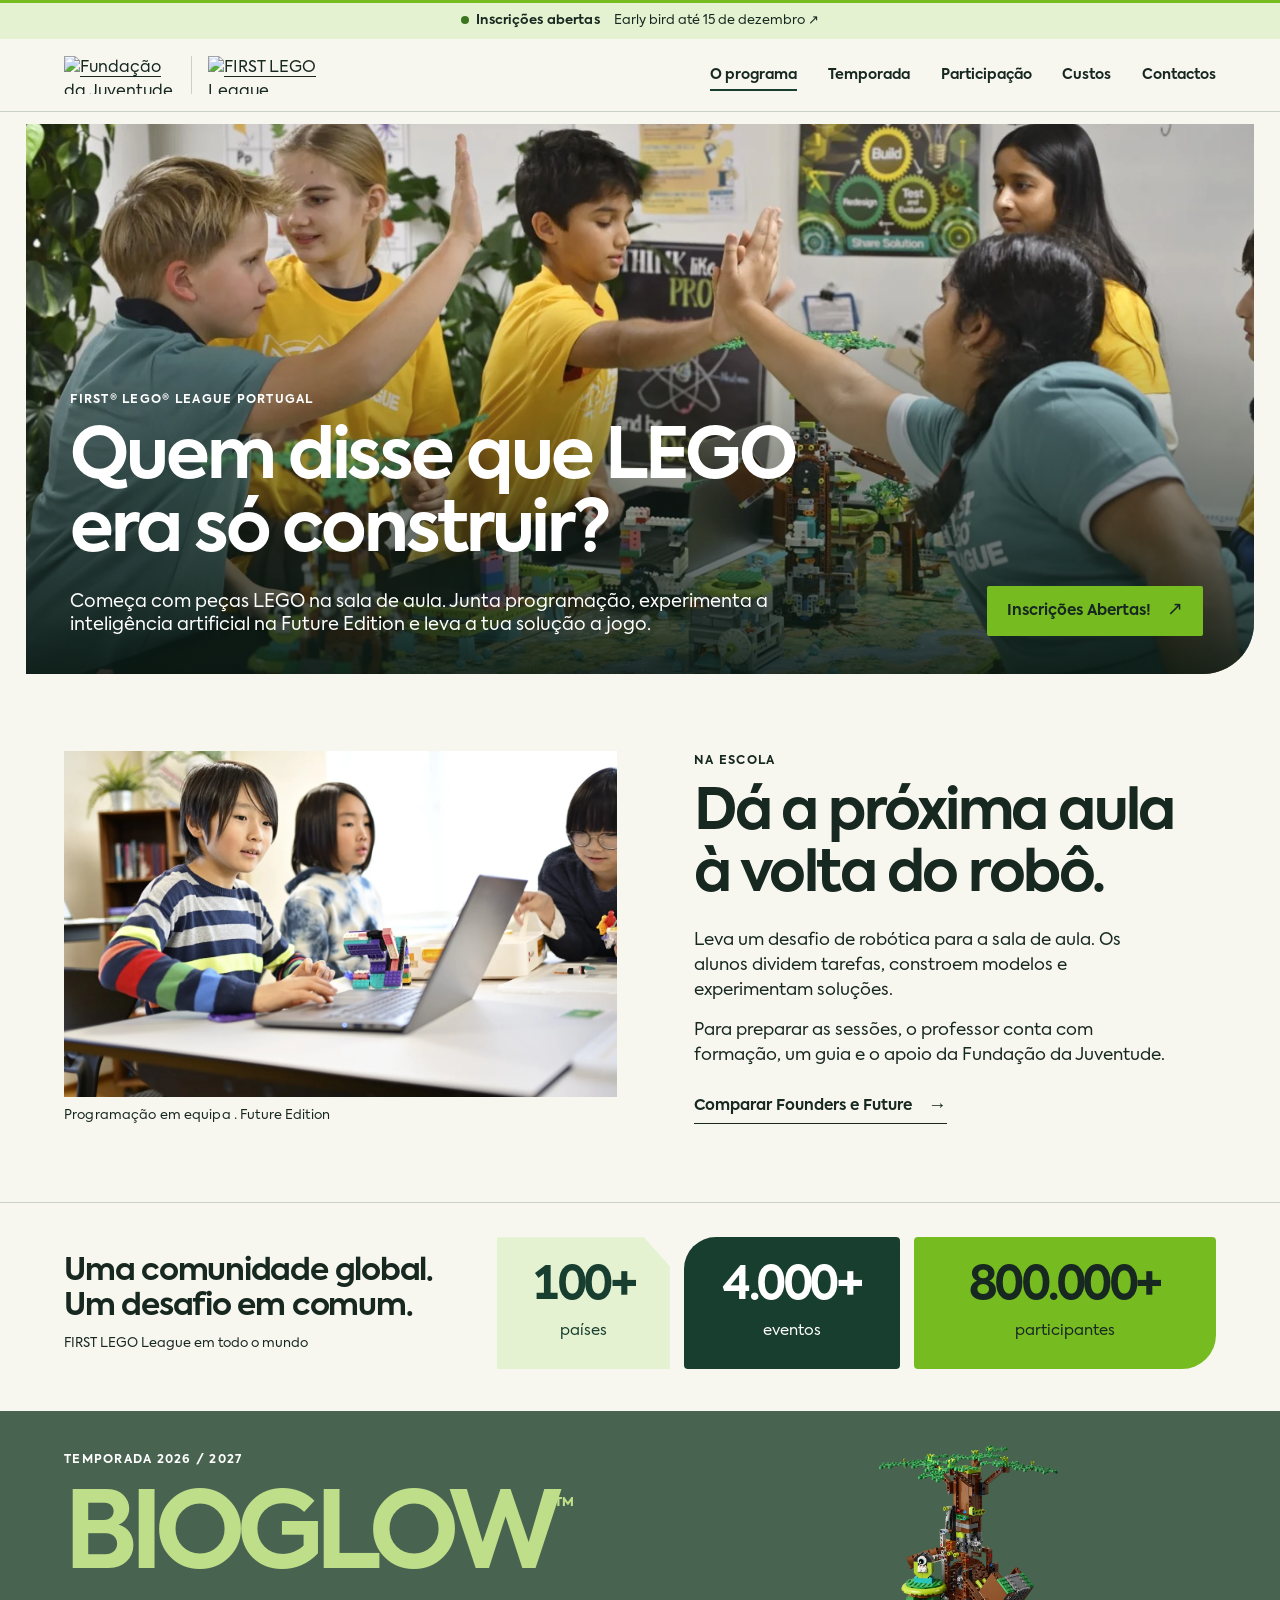
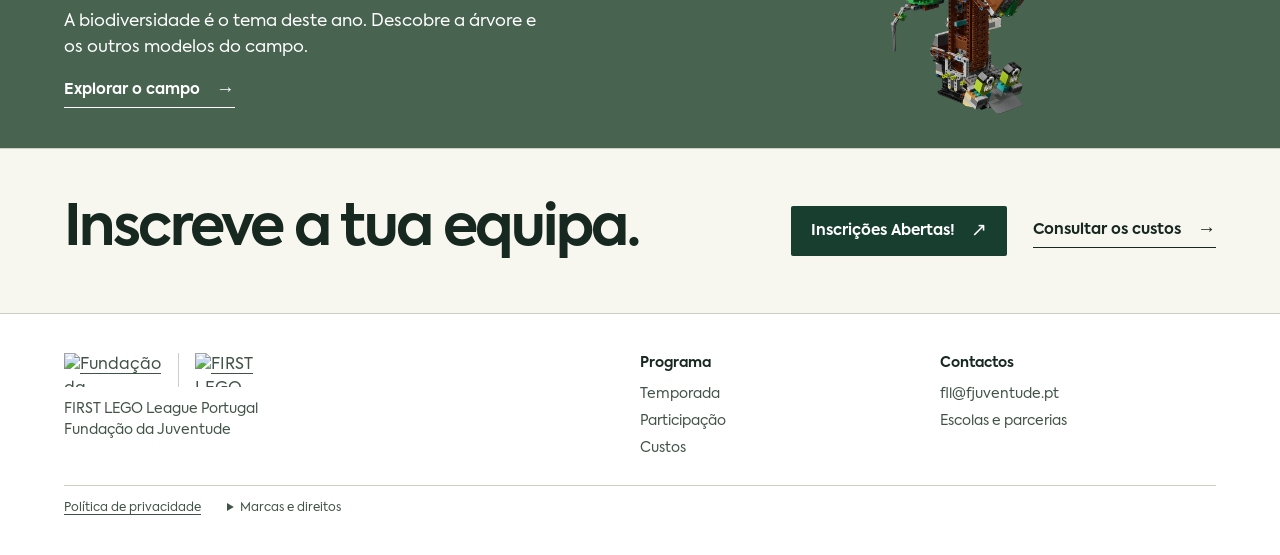
==== commit 2677b510: "Atualização das condições  e early bird até 15 de dezembro" ====
--- a/index.html
+++ b/index.html
@@ -1,4 +1,4 @@
-<!doctype html><html lang="pt-PT"><head><meta charset="utf-8"><meta name="viewport" content="width=device-width, initial-scale=1"><meta name="theme-color" content="#faf9f5"><title>O programa · FIRST LEGO League Portugal</title><link rel="icon" href="fll.png"><link rel="stylesheet" href="styles.css?v=20261111-2"><script src="site.js?v=20261111-2" defer></script></head><body><a class="skip" href="#conteudo">Saltar para o conteúdo</a><header><div class="bar"><div class="wrap"><b>Inscrições abertas</b><a href="https://forms.cloud.microsoft/e/A6WMnKZ72Y">Early bird até 15 de novembro <span aria-hidden="true">↗</span></a></div></div><div class="top"><div class="wrap topline"><a class="logos" href="index.html" aria-label="Fundação da Juventude e FIRST LEGO League Portugal — início"><img src="fundacao-juventude-verde.svg" alt="Fundação da Juventude"><img src="fll.png" alt="FIRST LEGO League"></a><button class="menu" type="button" aria-controls="menu" aria-expanded="false">Menu <span aria-hidden="true">☰</span></button><nav id="menu" aria-label="Menu principal"><a href="index.html" aria-current="page">O programa</a><a href="temporada.html">Temporada</a><a href="participacao.html">Participação</a><a href="custos.html">Custos</a><a href="contactos.html">Contactos</a></nav></div></div></header><main id="conteudo">
+<!doctype html><html lang="pt-PT"><head><meta charset="utf-8"><meta name="viewport" content="width=device-width, initial-scale=1"><meta name="theme-color" content="#faf9f5"><title>O programa · FIRST LEGO League Portugal</title><link rel="icon" href="fll.png"><link rel="stylesheet" href="styles.css?v=20261112-3"><script src="site.js?v=20261112-3" defer></script></head><body><a class="skip" href="#conteudo">Saltar para o conteúdo</a><header><div class="bar"><div class="wrap"><b>Inscrições abertas</b><a href="https://forms.cloud.microsoft/e/A6WMnKZ72Y">Early bird até 15 de dezembro <span aria-hidden="true">↗</span></a></div></div><div class="top"><div class="wrap topline"><a class="logos" href="index.html" aria-label="Fundação da Juventude e FIRST LEGO League Portugal — início"><img src="fundacao-juventude-verde.svg" alt="Fundação da Juventude"><img src="fll.png" alt="FIRST LEGO League"></a><button class="menu" type="button" aria-controls="menu" aria-expanded="false">Menu <span aria-hidden="true">☰</span></button><nav id="menu" aria-label="Menu principal"><a href="index.html" aria-current="page">O programa</a><a href="temporada.html">Temporada</a><a href="participacao.html">Participação</a><a href="custos.html">Custos</a><a href="contactos.html">Contactos</a></nav></div></div></header><main id="conteudo">
 <section class="cover">
 <picture><source media="(max-width: 660px)" srcset="L09.webp"><img src="L08.webp" alt="Alunos celebram sobre o campo de jogo da Future Edition." fetchpriority="high"></picture>
 <div class="cover-copy"><p class="rubric">FIRST® LEGO® League Portugal</p><h1>Quem disse que LEGO era só construir?</h1><div class="cover-bottom"><p>Começa com peças LEGO na sala de aula. Junta programação, experimenta a inteligência artificial na Future Edition e leva a tua solução a jogo.</p><a class="action" href="https://forms.cloud.microsoft/e/A6WMnKZ72Y">Inscrições Abertas! <i aria-hidden="true">↗</i></a></div></div>
--- a/styles.css
+++ b/styles.css
@@ -196,3 +196,32 @@
 
 input,select,textarea,button {font-family:inherit}
 em,.action i,.line i {font-family:inherit}
+
+
+.edition-facts {margin-top:20px}
+.edition-facts div {border-top:1px solid var(--rule);padding:11px 0}
+.edition-facts dt {font-size:13px;margin-bottom:5px}
+.edition-facts dd {font-size:17px;line-height:1.45;letter-spacing:0}
+.edition-facts small {display:block;font-size:14px;font-weight:400}
+.edition-kit {font-size:14px;margin-top:16px}
+.fee-choice {display:flex;align-items:flex-end;justify-content:space-between;gap:20px;margin-bottom:16px}
+.fee-choice h2 {margin:0}
+.age-choice {border:0;padding:0;margin:0;min-width:0}
+.age-choice legend {font-size:14px;font-weight:700;margin-bottom:8px;padding:0}
+.age-options {display:flex;gap:5px;padding:5px;background:#e5ecdf;border-radius:9px}
+.age-options label {position:relative;cursor:pointer;flex:1}
+.age-options input {position:absolute;opacity:0;width:1px;height:1px}
+.age-options span {display:block;padding:11px 18px;text-align:center;font-size:15px;font-weight:700;border-radius:5px;white-space:nowrap}
+.age-options input:checked + span {background:var(--forest);color:#fff}
+.age-options input:focus-visible + span {outline:3px solid #187dd0;outline-offset:2px}
+.included-list {list-style:none;padding:0;margin:0}
+.included-list li {padding:8px 0;border-bottom:1px solid var(--rule)}
+select:focus-visible,input:focus-visible {outline:3px solid #187dd0;outline-offset:3px}
+@media(max-width:660px){.fee-choice {align-items:flex-start;flex-direction:column;gap:15px}.age-choice {width:100%}}
+
+.rate-sheet .table-surface td {font-size:clamp(15px,1.2vw,21px)}
+@media(max-width:660px){
+ .rate-sheet .table-surface th,.rate-sheet .table-surface td {font-size:12px;overflow-wrap:normal}
+ .rate-sheet .table-surface th:first-child {width:25%;padding-left:5px}
+ .rate-sheet .table-surface small {font-size:10px}
+}
